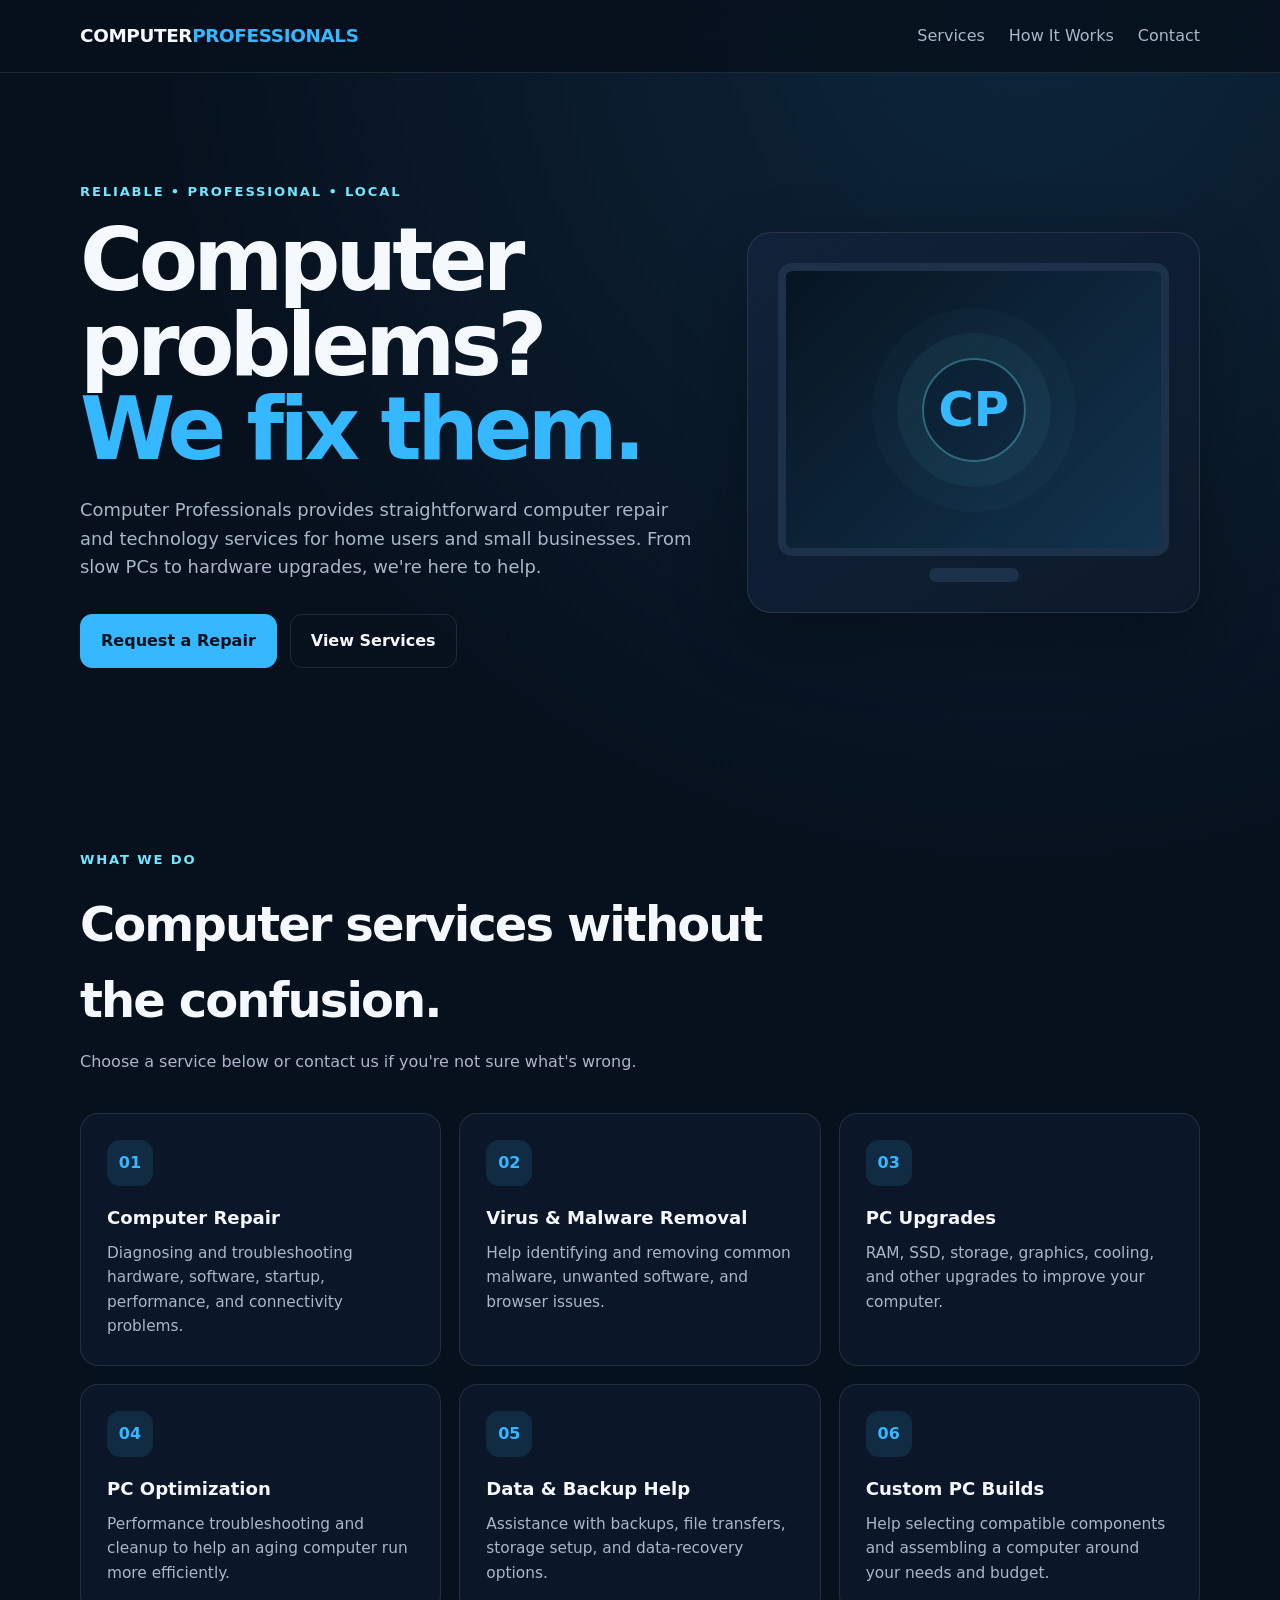
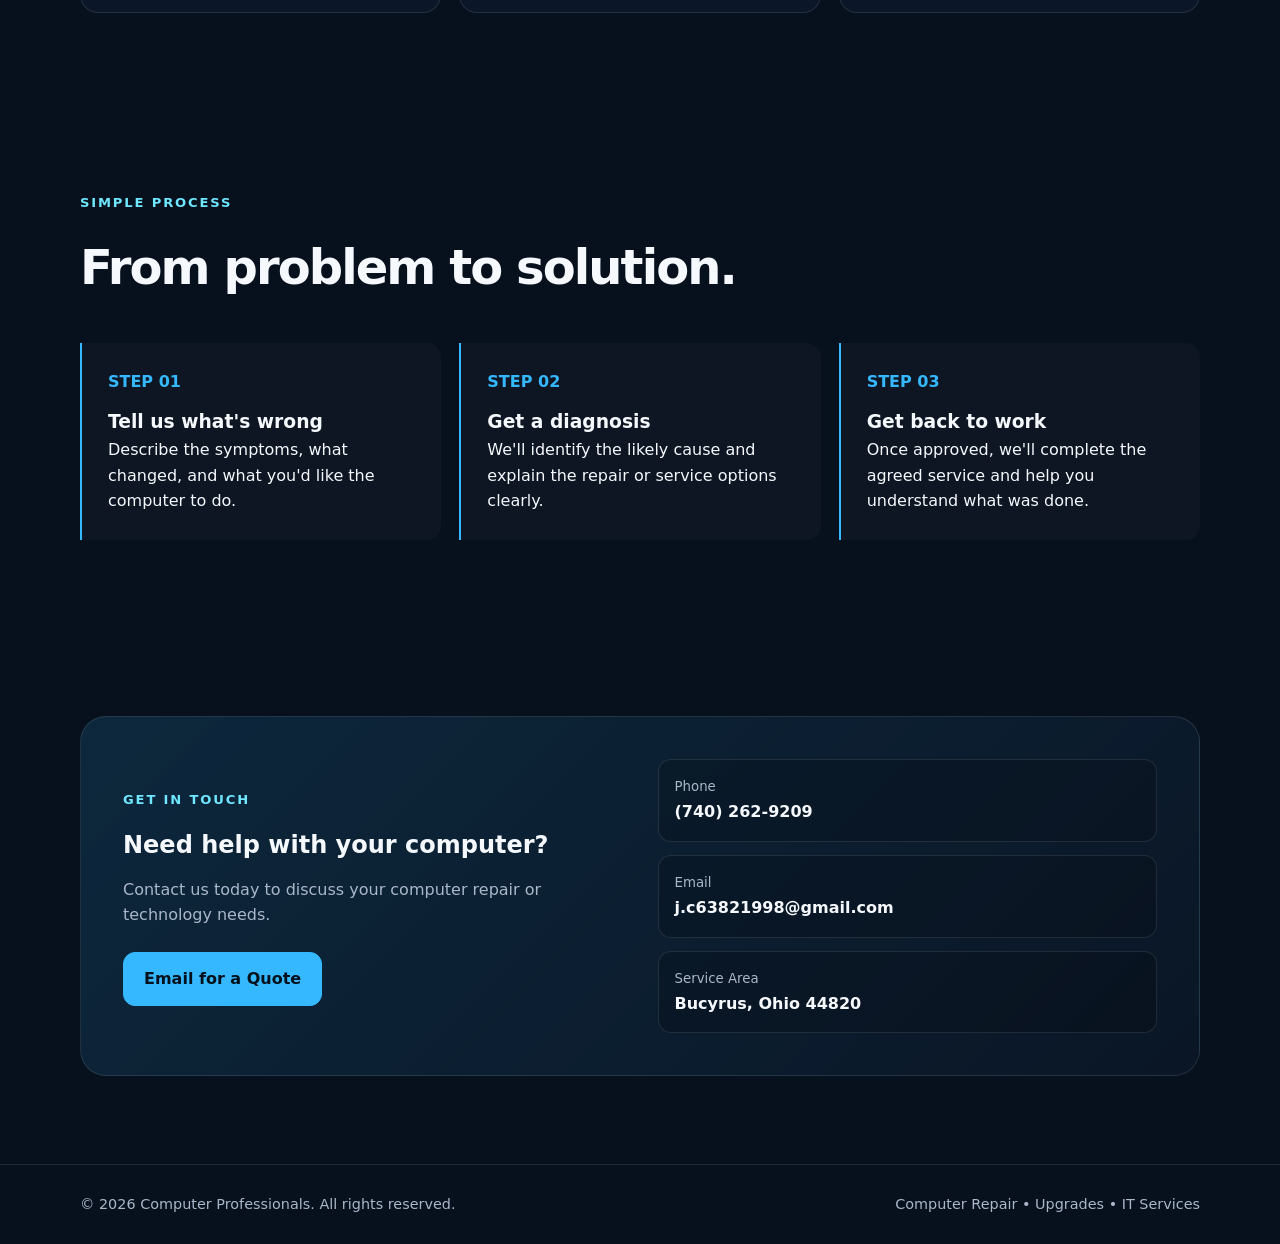
==== index.html @ 7b6a2f27 "Add files via upload" ====
<!DOCTYPE html>
<html lang="en">
<head>
  <meta charset="UTF-8">
  <meta name="viewport" content="width=device-width, initial-scale=1.0">
  <meta name="description" content="Computer Professionals - reliable computer repair, upgrades, malware removal, data recovery, and custom PC services.">
  <meta name="theme-color" content="#0b1220">
  <title>Computer Professionals | Computer Repair & IT Services</title>
  <style>
    :root {
      --bg: #07101d;
      --panel: #0d1a2b;
      --panel-2: #102239;
      --text: #f5f8fc;
      --muted: #a9b7c9;
      --accent: #35b8ff;
      --accent-2: #6ee7ff;
      --line: rgba(255,255,255,.10);
      --max: 1120px;
      --radius: 18px;
    }

    * { box-sizing: border-box; margin: 0; padding: 0; }
    html { scroll-behavior: smooth; }
    body {
      font-family: Inter, ui-sans-serif, system-ui, -apple-system, BlinkMacSystemFont, "Segoe UI", sans-serif;
      background: radial-gradient(circle at 80% 0%, rgba(53,184,255,.13), transparent 30%), var(--bg);
      color: var(--text);
      line-height: 1.6;
    }
    a { color: inherit; text-decoration: none; }
    .container { width: min(92%, var(--max)); margin: auto; }

    header {
      position: sticky; top: 0; z-index: 20;
      background: rgba(7,16,29,.88);
      backdrop-filter: blur(14px);
      border-bottom: 1px solid var(--line);
    }
    nav {
      min-height: 72px; display: flex; align-items: center; justify-content: space-between;
      gap: 24px;
    }
    .logo { font-weight: 900; font-size: 1.15rem; letter-spacing: -.02em; }
    .logo span { color: var(--accent); }
    .nav-links { display: flex; gap: 24px; list-style: none; color: var(--muted); }
    .nav-links a:hover { color: var(--text); }
    .menu { display: none; border: 1px solid var(--line); background: transparent; color: var(--text); padding: 9px 12px; border-radius: 10px; }

    .hero { padding: 105px 0 90px; }
    .hero-grid { display: grid; grid-template-columns: 1.15fr .85fr; gap: 55px; align-items: center; }
    .eyebrow {
      display: inline-block; color: var(--accent-2); font-weight: 800; font-size: .82rem;
      text-transform: uppercase; letter-spacing: .14em; margin-bottom: 16px;
    }
    h1 { font-size: clamp(2.8rem, 7vw, 5.4rem); line-height: .98; letter-spacing: -.055em; }
    h1 span { color: var(--accent); }
    .hero p { color: var(--muted); font-size: 1.12rem; max-width: 650px; margin: 24px 0 32px; }
    .buttons { display: flex; flex-wrap: wrap; gap: 13px; }
    .btn {
      display: inline-flex; justify-content: center; align-items: center; padding: 13px 20px;
      border-radius: 12px; font-weight: 800; border: 1px solid var(--line); transition: .2s;
    }
    .btn-primary { background: var(--accent); color: #03111c; border-color: var(--accent); }
    .btn-primary:hover { transform: translateY(-2px); filter: brightness(1.08); }
    .btn-secondary:hover { background: rgba(255,255,255,.06); }

    .hero-card {
      background: linear-gradient(145deg, var(--panel-2), var(--panel));
      border: 1px solid var(--line); border-radius: 24px; padding: 30px;
      box-shadow: 0 25px 70px rgba(0,0,0,.28);
    }
    .monitor {
      aspect-ratio: 4/3; border: 8px solid #1d314a; border-radius: 14px;
      background: linear-gradient(135deg,#071522,#12334e);
      display: grid; place-items: center; position: relative; overflow: hidden;
    }
    .monitor::before {
      content: ""; width: 100px; height: 100px; border: 2px solid rgba(110,231,255,.35);
      border-radius: 50%; box-shadow: 0 0 0 25px rgba(110,231,255,.05), 0 0 0 50px rgba(110,231,255,.025);
    }
    .chip { position: absolute; font-size: 3rem; font-weight: 900; color: var(--accent); }
    .stand { width: 90px; height: 14px; background: #1d314a; margin: 12px auto 0; border-radius: 20px; }

    section { padding: 88px 0; }
    .section-head { max-width: 700px; margin-bottom: 38px; }
    .section-head h2 { font-size: clamp(2rem, 4vw, 3rem); letter-spacing: -.04em; }
    .section-head p { color: var(--muted); margin-top: 10px; }

    .cards { display: grid; grid-template-columns: repeat(3, 1fr); gap: 18px; }
    .card {
      background: rgba(13,26,43,.82); border: 1px solid var(--line); border-radius: var(--radius);
      padding: 26px; transition: .2s;
    }
    .card:hover { transform: translateY(-4px); border-color: rgba(53,184,255,.35); }
    .icon {
      width: 46px; height: 46px; display: grid; place-items: center; border-radius: 13px;
      background: rgba(53,184,255,.12); color: var(--accent); font-weight: 900; margin-bottom: 18px;
    }
    .card h3 { font-size: 1.13rem; margin-bottom: 8px; }
    .card p { color: var(--muted); font-size: .96rem; }

    .process { display: grid; grid-template-columns: repeat(3,1fr); gap: 18px; counter-reset: steps; }
    .step { padding: 26px; border-left: 2px solid var(--accent); background: rgba(255,255,255,.025); border-radius: 0 14px 14px 0; }
    .step-number { color: var(--accent); font-weight: 900; margin-bottom: 12px; }

    .contact {
      background: linear-gradient(135deg, rgba(53,184,255,.14), rgba(13,26,43,.65));
      border: 1px solid var(--line); border-radius: 26px; padding: 42px;
      display: grid; grid-template-columns: 1fr 1fr; gap: 35px; align-items: center;
    }
    .contact p { color: var(--muted); margin: 12px 0 24px; }
    .contact-info { display: grid; gap: 13px; }
    .info { padding: 16px; background: rgba(0,0,0,.18); border: 1px solid var(--line); border-radius: 13px; }
    .info small { display: block; color: var(--muted); }
    .info strong { display: block; margin-top: 2px; }

    footer { border-top: 1px solid var(--line); padding: 28px 0; color: var(--muted); font-size: .9rem; }
    .footer-row { display: flex; justify-content: space-between; gap: 20px; }

    @media (max-width: 850px) {
      .hero-grid, .contact { grid-template-columns: 1fr; }
      .cards { grid-template-columns: repeat(2,1fr); }
      .process { grid-template-columns: 1fr; }
    }
    @media (max-width: 650px) {
      .nav-links {
        display: none; position: absolute; left: 4%; right: 4%; top: 72px; padding: 18px;
        background: #0b1727; border: 1px solid var(--line); border-radius: 14px; flex-direction: column;
      }
      .nav-links.open { display: flex; }
      .menu { display: block; }
      .cards { grid-template-columns: 1fr; }
      .hero { padding-top: 70px; }
      .contact { padding: 28px; }
      .footer-row { flex-direction: column; }
    }
  </style>
</head>
<body>
  <header>
    <div class="container">
      <nav>
        <a class="logo" href="#top">COMPUTER<span>PROFESSIONALS</span></a>
        <button class="menu" aria-label="Open menu" onclick="toggleMenu()">Menu</button>
        <ul class="nav-links" id="navLinks">
          <li><a href="#services" onclick="closeMenu()">Services</a></li>
          <li><a href="#process" onclick="closeMenu()">How It Works</a></li>
          <li><a href="#contact" onclick="closeMenu()">Contact</a></li>
        </ul>
      </nav>
    </div>
  </header>

  <main id="top">
    <section class="hero">
      <div class="container hero-grid">
        <div>
          <div class="eyebrow">Reliable • Professional • Local</div>
          <h1>Computer problems?<br><span>We fix them.</span></h1>
          <p>
            Computer Professionals provides straightforward computer repair and technology services
            for home users and small businesses. From slow PCs to hardware upgrades, we're here to help.
          </p>
          <div class="buttons">
            <a class="btn btn-primary" href="#contact">Request a Repair</a>
            <a class="btn btn-secondary" href="#services">View Services</a>
          </div>
        </div>
        <div class="hero-card" aria-hidden="true">
          <div class="monitor"><div class="chip">CP</div></div>
          <div class="stand"></div>
        </div>
      </div>
    </section>

    <section id="services">
      <div class="container">
        <div class="section-head">
          <div class="eyebrow">What we do</div>
          <h2>Computer services without the confusion.</h2>
          <p>Choose a service below or contact us if you're not sure what's wrong.</p>
        </div>

        <div class="cards">
          <article class="card"><div class="icon">01</div><h3>Computer Repair</h3><p>Diagnosing and troubleshooting hardware, software, startup, performance, and connectivity problems.</p></article>
          <article class="card"><div class="icon">02</div><h3>Virus & Malware Removal</h3><p>Help identifying and removing common malware, unwanted software, and browser issues.</p></article>
          <article class="card"><div class="icon">03</div><h3>PC Upgrades</h3><p>RAM, SSD, storage, graphics, cooling, and other upgrades to improve your computer.</p></article>
          <article class="card"><div class="icon">04</div><h3>PC Optimization</h3><p>Performance troubleshooting and cleanup to help an aging computer run more efficiently.</p></article>
          <article class="card"><div class="icon">05</div><h3>Data & Backup Help</h3><p>Assistance with backups, file transfers, storage setup, and data-recovery options.</p></article>
          <article class="card"><div class="icon">06</div><h3>Custom PC Builds</h3><p>Help selecting compatible components and assembling a computer around your needs and budget.</p></article>
        </div>
      </div>
    </section>

    <section id="process">
      <div class="container">
        <div class="section-head">
          <div class="eyebrow">Simple process</div>
          <h2>From problem to solution.</h2>
        </div>
        <div class="process">
          <div class="step"><div class="step-number">STEP 01</div><h3>Tell us what's wrong</h3><p>Describe the symptoms, what changed, and what you'd like the computer to do.</p></div>
          <div class="step"><div class="step-number">STEP 02</div><h3>Get a diagnosis</h3><p>We'll identify the likely cause and explain the repair or service options clearly.</p></div>
          <div class="step"><div class="step-number">STEP 03</div><h3>Get back to work</h3><p>Once approved, we'll complete the agreed service and help you understand what was done.</p></div>
        </div>
      </div>
    </section>

    <section id="contact">
      <div class="container">
        <div class="contact">
          <div>
            <div class="eyebrow">Get in touch</div>
            <h2>Need help with your computer?</h2>
            <p>Contact us today to discuss your computer repair or technology needs.</p>
            <a class="btn btn-primary" href="mailto:j.c63821998@gmail.com?subject=Computer%20Repair%20Request&amp;body=Hello%20Computer%20Professionals,%0D%0A%0D%0AI%20would%20like%20to%20request%20computer%20repair%20services.%0D%0A%0D%0AThank%20you.">Email for a Quote</a>
          </div>
          <div class="contact-info">
            <div class="info"><small>Phone</small><strong>(740) 262-9209</strong></div>
            <div class="info"><small>Email</small><strong>j.c63821998@gmail.com</strong></div>
            <div class="info"><small>Service Area</small><strong>Bucyrus, Ohio 44820</strong></div>
          </div>
        </div>
      </div>
    </section>
  </main>

  <footer>
    <div class="container footer-row">
      <div>© <span id="year"></span> Computer Professionals. All rights reserved.</div>
      <div>Computer Repair • Upgrades • IT Services</div>
    </div>
  </footer>

  <script>
    function toggleMenu() {
      document.getElementById("navLinks").classList.toggle("open");
    }
    function closeMenu() {
      document.getElementById("navLinks").classList.remove("open");
    }
    document.getElementById("year").textContent = new Date().getFullYear();
  </script>
</body>
</html>
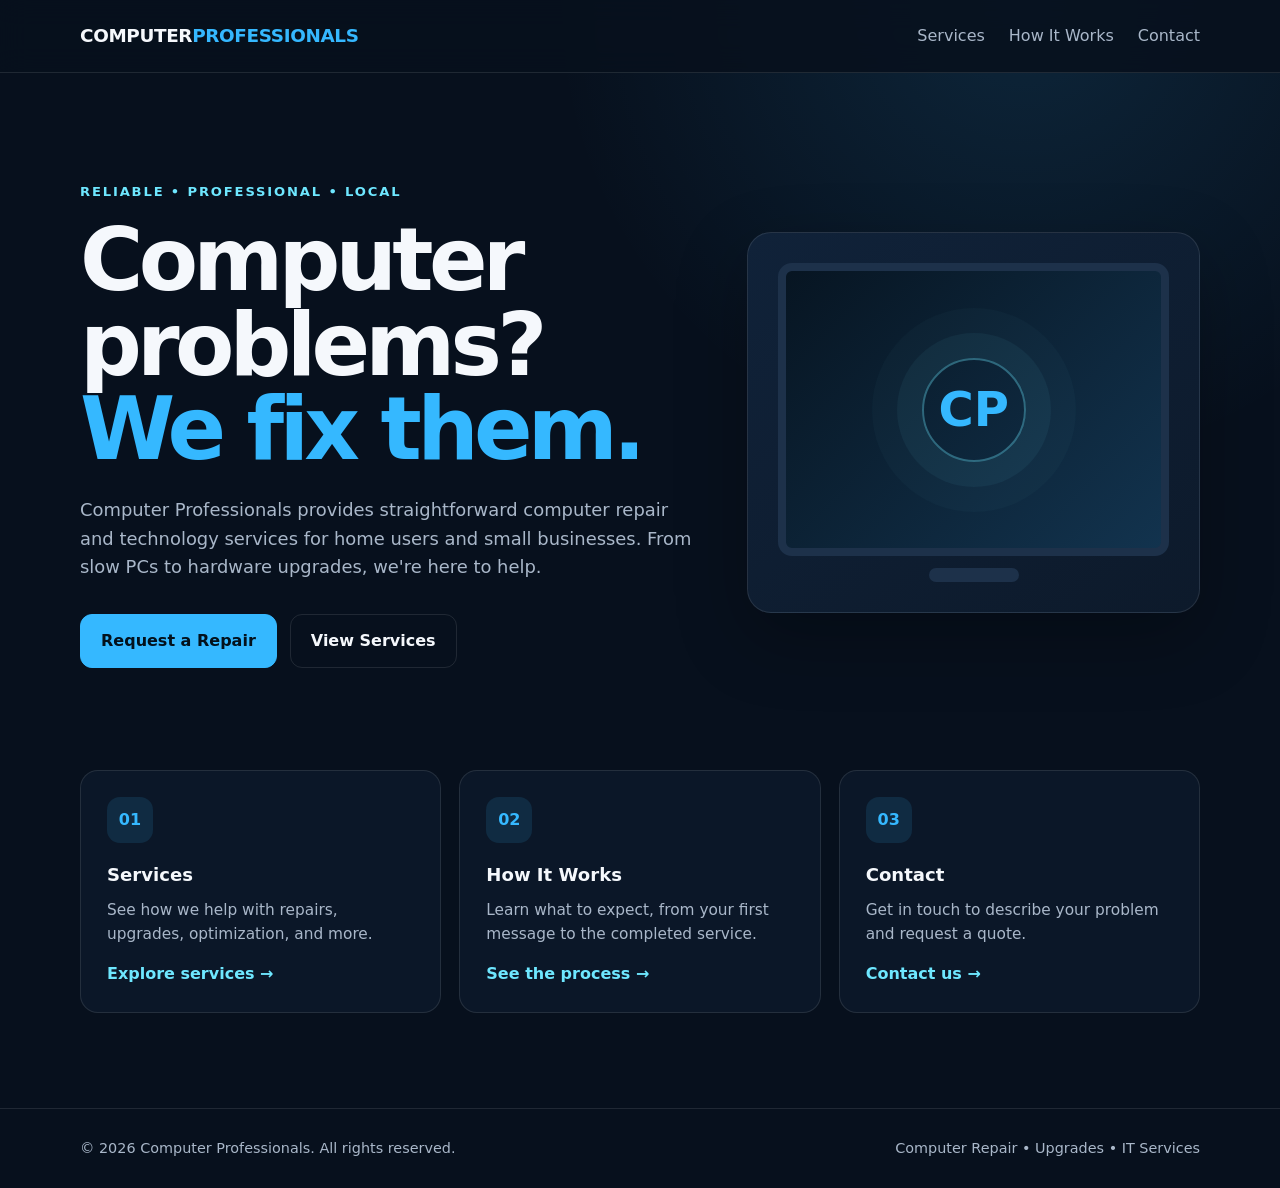
==== commit 98a68c37: "Add files via upload" ====
--- a/index.html
+++ b/index.html
@@ -5,242 +5,60 @@
   <meta name="viewport" content="width=device-width, initial-scale=1.0">
   <meta name="description" content="Computer Professionals - reliable computer repair, upgrades, malware removal, data recovery, and custom PC services.">
   <meta name="theme-color" content="#0b1220">
-  <title>Computer Professionals | Computer Repair & IT Services</title>
-  <style>
-    :root {
-      --bg: #07101d;
-      --panel: #0d1a2b;
-      --panel-2: #102239;
-      --text: #f5f8fc;
-      --muted: #a9b7c9;
-      --accent: #35b8ff;
-      --accent-2: #6ee7ff;
-      --line: rgba(255,255,255,.10);
-      --max: 1120px;
-      --radius: 18px;
-    }
-
-    * { box-sizing: border-box; margin: 0; padding: 0; }
-    html { scroll-behavior: smooth; }
-    body {
-      font-family: Inter, ui-sans-serif, system-ui, -apple-system, BlinkMacSystemFont, "Segoe UI", sans-serif;
-      background: radial-gradient(circle at 80% 0%, rgba(53,184,255,.13), transparent 30%), var(--bg);
-      color: var(--text);
-      line-height: 1.6;
-    }
-    a { color: inherit; text-decoration: none; }
-    .container { width: min(92%, var(--max)); margin: auto; }
-
-    header {
-      position: sticky; top: 0; z-index: 20;
-      background: rgba(7,16,29,.88);
-      backdrop-filter: blur(14px);
-      border-bottom: 1px solid var(--line);
-    }
-    nav {
-      min-height: 72px; display: flex; align-items: center; justify-content: space-between;
-      gap: 24px;
-    }
-    .logo { font-weight: 900; font-size: 1.15rem; letter-spacing: -.02em; }
-    .logo span { color: var(--accent); }
-    .nav-links { display: flex; gap: 24px; list-style: none; color: var(--muted); }
-    .nav-links a:hover { color: var(--text); }
-    .menu { display: none; border: 1px solid var(--line); background: transparent; color: var(--text); padding: 9px 12px; border-radius: 10px; }
-
-    .hero { padding: 105px 0 90px; }
-    .hero-grid { display: grid; grid-template-columns: 1.15fr .85fr; gap: 55px; align-items: center; }
-    .eyebrow {
-      display: inline-block; color: var(--accent-2); font-weight: 800; font-size: .82rem;
-      text-transform: uppercase; letter-spacing: .14em; margin-bottom: 16px;
-    }
-    h1 { font-size: clamp(2.8rem, 7vw, 5.4rem); line-height: .98; letter-spacing: -.055em; }
-    h1 span { color: var(--accent); }
-    .hero p { color: var(--muted); font-size: 1.12rem; max-width: 650px; margin: 24px 0 32px; }
-    .buttons { display: flex; flex-wrap: wrap; gap: 13px; }
-    .btn {
-      display: inline-flex; justify-content: center; align-items: center; padding: 13px 20px;
-      border-radius: 12px; font-weight: 800; border: 1px solid var(--line); transition: .2s;
-    }
-    .btn-primary { background: var(--accent); color: #03111c; border-color: var(--accent); }
-    .btn-primary:hover { transform: translateY(-2px); filter: brightness(1.08); }
-    .btn-secondary:hover { background: rgba(255,255,255,.06); }
-
-    .hero-card {
-      background: linear-gradient(145deg, var(--panel-2), var(--panel));
-      border: 1px solid var(--line); border-radius: 24px; padding: 30px;
-      box-shadow: 0 25px 70px rgba(0,0,0,.28);
-    }
-    .monitor {
-      aspect-ratio: 4/3; border: 8px solid #1d314a; border-radius: 14px;
-      background: linear-gradient(135deg,#071522,#12334e);
-      display: grid; place-items: center; position: relative; overflow: hidden;
-    }
-    .monitor::before {
-      content: ""; width: 100px; height: 100px; border: 2px solid rgba(110,231,255,.35);
-      border-radius: 50%; box-shadow: 0 0 0 25px rgba(110,231,255,.05), 0 0 0 50px rgba(110,231,255,.025);
-    }
-    .chip { position: absolute; font-size: 3rem; font-weight: 900; color: var(--accent); }
-    .stand { width: 90px; height: 14px; background: #1d314a; margin: 12px auto 0; border-radius: 20px; }
-
-    section { padding: 88px 0; }
-    .section-head { max-width: 700px; margin-bottom: 38px; }
-    .section-head h2 { font-size: clamp(2rem, 4vw, 3rem); letter-spacing: -.04em; }
-    .section-head p { color: var(--muted); margin-top: 10px; }
-
-    .cards { display: grid; grid-template-columns: repeat(3, 1fr); gap: 18px; }
-    .card {
-      background: rgba(13,26,43,.82); border: 1px solid var(--line); border-radius: var(--radius);
-      padding: 26px; transition: .2s;
-    }
-    .card:hover { transform: translateY(-4px); border-color: rgba(53,184,255,.35); }
-    .icon {
-      width: 46px; height: 46px; display: grid; place-items: center; border-radius: 13px;
-      background: rgba(53,184,255,.12); color: var(--accent); font-weight: 900; margin-bottom: 18px;
-    }
-    .card h3 { font-size: 1.13rem; margin-bottom: 8px; }
-    .card p { color: var(--muted); font-size: .96rem; }
-
-    .process { display: grid; grid-template-columns: repeat(3,1fr); gap: 18px; counter-reset: steps; }
-    .step { padding: 26px; border-left: 2px solid var(--accent); background: rgba(255,255,255,.025); border-radius: 0 14px 14px 0; }
-    .step-number { color: var(--accent); font-weight: 900; margin-bottom: 12px; }
-
-    .contact {
-      background: linear-gradient(135deg, rgba(53,184,255,.14), rgba(13,26,43,.65));
-      border: 1px solid var(--line); border-radius: 26px; padding: 42px;
-      display: grid; grid-template-columns: 1fr 1fr; gap: 35px; align-items: center;
-    }
-    .contact p { color: var(--muted); margin: 12px 0 24px; }
-    .contact-info { display: grid; gap: 13px; }
-    .info { padding: 16px; background: rgba(0,0,0,.18); border: 1px solid var(--line); border-radius: 13px; }
-    .info small { display: block; color: var(--muted); }
-    .info strong { display: block; margin-top: 2px; }
-
-    footer { border-top: 1px solid var(--line); padding: 28px 0; color: var(--muted); font-size: .9rem; }
-    .footer-row { display: flex; justify-content: space-between; gap: 20px; }
-
-    @media (max-width: 850px) {
-      .hero-grid, .contact { grid-template-columns: 1fr; }
-      .cards { grid-template-columns: repeat(2,1fr); }
-      .process { grid-template-columns: 1fr; }
-    }
-    @media (max-width: 650px) {
-      .nav-links {
-        display: none; position: absolute; left: 4%; right: 4%; top: 72px; padding: 18px;
-        background: #0b1727; border: 1px solid var(--line); border-radius: 14px; flex-direction: column;
-      }
-      .nav-links.open { display: flex; }
-      .menu { display: block; }
-      .cards { grid-template-columns: 1fr; }
-      .hero { padding-top: 70px; }
-      .contact { padding: 28px; }
-      .footer-row { flex-direction: column; }
-    }
-  </style>
+  <title>Computer Repair & IT Services | Computer Professionals</title>
+  <link rel="stylesheet" href="styles.css">
+  <script src="script.js" defer></script>
 </head>
 <body>
   <header>
     <div class="container">
-      <nav>
-        <a class="logo" href="#top">COMPUTER<span>PROFESSIONALS</span></a>
-        <button class="menu" aria-label="Open menu" onclick="toggleMenu()">Menu</button>
+      <nav aria-label="Main navigation">
+        <a class="logo" href="index.html" aria-label="Computer Professionals home">COMPUTER<span>PROFESSIONALS</span></a>
+        <button class="menu" type="button" aria-label="Toggle navigation menu" aria-expanded="false" aria-controls="navLinks">Menu</button>
         <ul class="nav-links" id="navLinks">
-          <li><a href="#services" onclick="closeMenu()">Services</a></li>
-          <li><a href="#process" onclick="closeMenu()">How It Works</a></li>
-          <li><a href="#contact" onclick="closeMenu()">Contact</a></li>
+          <li><a href="services.html">Services</a></li>
+          <li><a href="how-it-works.html">How It Works</a></li>
+          <li><a href="contact.html">Contact</a></li>
         </ul>
       </nav>
     </div>
   </header>
-
-  <main id="top">
-    <section class="hero">
-      <div class="container hero-grid">
-        <div>
-          <div class="eyebrow">Reliable • Professional • Local</div>
-          <h1>Computer problems?<br><span>We fix them.</span></h1>
-          <p>
+  <main>
+<section class="hero">
+<div class="container hero-grid">
+<div>
+<div class="eyebrow">Reliable • Professional • Local</div>
+<h1>Computer problems?<br/><span>We fix them.</span></h1>
+<p>
             Computer Professionals provides straightforward computer repair and technology services
             for home users and small businesses. From slow PCs to hardware upgrades, we're here to help.
           </p>
-          <div class="buttons">
-            <a class="btn btn-primary" href="#contact">Request a Repair</a>
-            <a class="btn btn-secondary" href="#services">View Services</a>
-          </div>
-        </div>
-        <div class="hero-card" aria-hidden="true">
-          <div class="monitor"><div class="chip">CP</div></div>
-          <div class="stand"></div>
-        </div>
+<div class="buttons">
+<a class="btn btn-primary" href="contact.html">Request a Repair</a>
+<a class="btn btn-secondary" href="services.html">View Services</a>
+</div>
+</div>
+<div aria-hidden="true" class="hero-card">
+<div class="monitor"><div class="chip">CP</div></div>
+<div class="stand"></div>
+</div>
+</div>
+</section>
+  <section class="home-paths" aria-label="Explore our website">
+    <div class="container">
+      <div class="cards">
+        <a class="card" href="services.html"><div class="icon">01</div><h3>Services</h3><p>See how we help with repairs, upgrades, optimization, and more.</p><span class="link-hint">Explore services →</span></a>
+        <a class="card" href="how-it-works.html"><div class="icon">02</div><h3>How It Works</h3><p>Learn what to expect, from your first message to the completed service.</p><span class="link-hint">See the process →</span></a>
+        <a class="card" href="contact.html"><div class="icon">03</div><h3>Contact</h3><p>Get in touch to describe your problem and request a quote.</p><span class="link-hint">Contact us →</span></a>
       </div>
-    </section>
-
-    <section id="services">
-      <div class="container">
-        <div class="section-head">
-          <div class="eyebrow">What we do</div>
-          <h2>Computer services without the confusion.</h2>
-          <p>Choose a service below or contact us if you're not sure what's wrong.</p>
-        </div>
-
-        <div class="cards">
-          <article class="card"><div class="icon">01</div><h3>Computer Repair</h3><p>Diagnosing and troubleshooting hardware, software, startup, performance, and connectivity problems.</p></article>
-          <article class="card"><div class="icon">02</div><h3>Virus & Malware Removal</h3><p>Help identifying and removing common malware, unwanted software, and browser issues.</p></article>
-          <article class="card"><div class="icon">03</div><h3>PC Upgrades</h3><p>RAM, SSD, storage, graphics, cooling, and other upgrades to improve your computer.</p></article>
-          <article class="card"><div class="icon">04</div><h3>PC Optimization</h3><p>Performance troubleshooting and cleanup to help an aging computer run more efficiently.</p></article>
-          <article class="card"><div class="icon">05</div><h3>Data & Backup Help</h3><p>Assistance with backups, file transfers, storage setup, and data-recovery options.</p></article>
-          <article class="card"><div class="icon">06</div><h3>Custom PC Builds</h3><p>Help selecting compatible components and assembling a computer around your needs and budget.</p></article>
-        </div>
-      </div>
-    </section>
-
-    <section id="process">
-      <div class="container">
-        <div class="section-head">
-          <div class="eyebrow">Simple process</div>
-          <h2>From problem to solution.</h2>
-        </div>
-        <div class="process">
-          <div class="step"><div class="step-number">STEP 01</div><h3>Tell us what's wrong</h3><p>Describe the symptoms, what changed, and what you'd like the computer to do.</p></div>
-          <div class="step"><div class="step-number">STEP 02</div><h3>Get a diagnosis</h3><p>We'll identify the likely cause and explain the repair or service options clearly.</p></div>
-          <div class="step"><div class="step-number">STEP 03</div><h3>Get back to work</h3><p>Once approved, we'll complete the agreed service and help you understand what was done.</p></div>
-        </div>
-      </div>
-    </section>
-
-    <section id="contact">
-      <div class="container">
-        <div class="contact">
-          <div>
-            <div class="eyebrow">Get in touch</div>
-            <h2>Need help with your computer?</h2>
-            <p>Contact us today to discuss your computer repair or technology needs.</p>
-            <a class="btn btn-primary" href="mailto:j.c63821998@gmail.com?subject=Computer%20Repair%20Request&amp;body=Hello%20Computer%20Professionals,%0D%0A%0D%0AI%20would%20like%20to%20request%20computer%20repair%20services.%0D%0A%0D%0AThank%20you.">Email for a Quote</a>
-          </div>
-          <div class="contact-info">
-            <div class="info"><small>Phone</small><strong>(740) 262-9209</strong></div>
-            <div class="info"><small>Email</small><strong>j.c63821998@gmail.com</strong></div>
-            <div class="info"><small>Service Area</small><strong>Bucyrus, Ohio 44820</strong></div>
-          </div>
-        </div>
-      </div>
-    </section>
+    </div>
+  </section>
   </main>
-
   <footer>
     <div class="container footer-row">
       <div>© <span id="year"></span> Computer Professionals. All rights reserved.</div>
       <div>Computer Repair • Upgrades • IT Services</div>
     </div>
   </footer>
-
-  <script>
-    function toggleMenu() {
-      document.getElementById("navLinks").classList.toggle("open");
-    }
-    function closeMenu() {
-      document.getElementById("navLinks").classList.remove("open");
-    }
-    document.getElementById("year").textContent = new Date().getFullYear();
-  </script>
 </body>
 </html>
--- a/styles.css
+++ b/styles.css
@@ -0,0 +1,202 @@
+:root {
+      --bg: #07101d;
+      --panel: #0d1a2b;
+      --panel-2: #102239;
+      --text: #f5f8fc;
+      --muted: #a9b7c9;
+      --accent: #35b8ff;
+      --accent-2: #6ee7ff;
+      --line: rgba(255,255,255,.10);
+      --max: 1120px;
+      --radius: 18px;
+    }
+
+    * { box-sizing: border-box; margin: 0; padding: 0; }
+    html { scroll-behavior: smooth; }
+    body {
+      font-family: Inter, ui-sans-serif, system-ui, -apple-system, BlinkMacSystemFont, "Segoe UI", sans-serif;
+      background: radial-gradient(circle at 80% 0%, rgba(53,184,255,.13), transparent 30%), var(--bg);
+      color: var(--text);
+      line-height: 1.6;
+    }
+    a { color: inherit; text-decoration: none; }
+    .container { width: min(92%, var(--max)); margin: auto; }
+
+    header {
+      position: sticky; top: 0; z-index: 20;
+      background: rgba(7,16,29,.88);
+      backdrop-filter: blur(14px);
+      border-bottom: 1px solid var(--line);
+    }
+    nav {
+      min-height: 72px; display: flex; align-items: center; justify-content: space-between;
+      gap: 24px;
+    }
+    .logo { font-weight: 900; font-size: 1.15rem; letter-spacing: -.02em; }
+    .logo span { color: var(--accent); }
+    .nav-links { display: flex; gap: 24px; list-style: none; color: var(--muted); }
+    .nav-links a:hover { color: var(--text); }
+    .menu { display: none; border: 1px solid var(--line); background: transparent; color: var(--text); padding: 9px 12px; border-radius: 10px; }
+
+    .hero { padding: 105px 0 90px; }
+    .hero-grid { display: grid; grid-template-columns: 1.15fr .85fr; gap: 55px; align-items: center; }
+    .eyebrow {
+      display: inline-block; color: var(--accent-2); font-weight: 800; font-size: .82rem;
+      text-transform: uppercase; letter-spacing: .14em; margin-bottom: 16px;
+    }
+    h1 { font-size: clamp(2.8rem, 7vw, 5.4rem); line-height: .98; letter-spacing: -.055em; }
+    h1 span { color: var(--accent); }
+    .hero p { color: var(--muted); font-size: 1.12rem; max-width: 650px; margin: 24px 0 32px; }
+    .buttons { display: flex; flex-wrap: wrap; gap: 13px; }
+    .btn {
+      display: inline-flex; justify-content: center; align-items: center; padding: 13px 20px;
+      border-radius: 12px; font-weight: 800; border: 1px solid var(--line); transition: .2s;
+    }
+    .btn-primary { background: var(--accent); color: #03111c; border-color: var(--accent); }
+    .btn-primary:hover { transform: translateY(-2px); filter: brightness(1.08); }
+    .btn-secondary:hover { background: rgba(255,255,255,.06); }
+
+    .hero-card {
+      background: linear-gradient(145deg, var(--panel-2), var(--panel));
+      border: 1px solid var(--line); border-radius: 24px; padding: 30px;
+      box-shadow: 0 25px 70px rgba(0,0,0,.28);
+    }
+    .monitor {
+      aspect-ratio: 4/3; border: 8px solid #1d314a; border-radius: 14px;
+      background: linear-gradient(135deg,#071522,#12334e);
+      display: grid; place-items: center; position: relative; overflow: hidden;
+    }
+    .monitor::before {
+      content: ""; width: 100px; height: 100px; border: 2px solid rgba(110,231,255,.35);
+      border-radius: 50%; box-shadow: 0 0 0 25px rgba(110,231,255,.05), 0 0 0 50px rgba(110,231,255,.025);
+    }
+    .chip { position: absolute; font-size: 3rem; font-weight: 900; color: var(--accent); }
+    .stand { width: 90px; height: 14px; background: #1d314a; margin: 12px auto 0; border-radius: 20px; }
+
+    section { padding: 88px 0; }
+    .section-head { max-width: 700px; margin-bottom: 38px; }
+    .section-head h2 { font-size: clamp(2rem, 4vw, 3rem); letter-spacing: -.04em; }
+    .section-head p { color: var(--muted); margin-top: 10px; }
+
+    .cards { display: grid; grid-template-columns: repeat(3, 1fr); gap: 18px; }
+    .card {
+      background: rgba(13,26,43,.82); border: 1px solid var(--line); border-radius: var(--radius);
+      padding: 26px; transition: .2s;
+    }
+    .card:hover { transform: translateY(-4px); border-color: rgba(53,184,255,.35); }
+    .icon {
+      width: 46px; height: 46px; display: grid; place-items: center; border-radius: 13px;
+      background: rgba(53,184,255,.12); color: var(--accent); font-weight: 900; margin-bottom: 18px;
+    }
+    .card h3 { font-size: 1.13rem; margin-bottom: 8px; }
+    .card p { color: var(--muted); font-size: .96rem; }
+
+    .process { display: grid; grid-template-columns: repeat(3,1fr); gap: 18px; counter-reset: steps; }
+    .step { padding: 26px; border-left: 2px solid var(--accent); background: rgba(255,255,255,.025); border-radius: 0 14px 14px 0; }
+    .step-number { color: var(--accent); font-weight: 900; margin-bottom: 12px; }
+
+    .contact {
+      background: linear-gradient(135deg, rgba(53,184,255,.14), rgba(13,26,43,.65));
+      border: 1px solid var(--line); border-radius: 26px; padding: 42px;
+      display: grid; grid-template-columns: 1fr 1fr; gap: 35px; align-items: center;
+    }
+    .contact p { color: var(--muted); margin: 12px 0 24px; }
+    .contact-info { display: grid; gap: 13px; }
+    .info { padding: 16px; background: rgba(0,0,0,.18); border: 1px solid var(--line); border-radius: 13px; }
+    .info small { display: block; color: var(--muted); }
+    .info strong { display: block; margin-top: 2px; }
+
+    footer { border-top: 1px solid var(--line); padding: 28px 0; color: var(--muted); font-size: .9rem; }
+    .footer-row { display: flex; justify-content: space-between; gap: 20px; }
+
+    @media (max-width: 850px) {
+      .hero-grid, .contact { grid-template-columns: 1fr; }
+      .cards { grid-template-columns: repeat(2,1fr); }
+      .process { grid-template-columns: 1fr; }
+    }
+    @media (max-width: 650px) {
+      .nav-links {
+        display: none; position: absolute; left: 4%; right: 4%; top: 72px; padding: 18px;
+        background: #0b1727; border: 1px solid var(--line); border-radius: 14px; flex-direction: column;
+      }
+      .nav-links.open { display: flex; }
+      .menu { display: block; }
+      .cards { grid-template-columns: 1fr; }
+      .hero { padding-top: 70px; }
+      .contact { padding: 28px; }
+      .footer-row { flex-direction: column; }
+    }
+  
+
+    /* Multi-page layout additions */
+    body { min-height: 100vh; display: flex; flex-direction: column; }
+    main { flex: 1; }
+    .nav-links a[aria-current="page"] { color: var(--accent-2); font-weight: 700; }
+    .nav-links a:focus-visible, .logo:focus-visible, .btn:focus-visible, .menu:focus-visible, .info a:focus-visible {
+      outline: 2px solid var(--accent-2); outline-offset: 4px;
+    }
+    .page-hero { padding: 88px 0 28px; }
+    .page-hero h1 { font-size: clamp(2.6rem, 6vw, 4.7rem); max-width: 880px; }
+    .page-hero p { color: var(--muted); font-size: 1.12rem; margin-top: 20px; max-width: 680px; }
+    .page-main > section:not(.page-hero) { padding-top: 36px; }
+    .page-main .contact-section { padding-bottom: 105px; }
+    .section-cta { padding: 25px 0 88px; }
+    .cta-panel {
+      display: flex; align-items: center; justify-content: space-between; gap: 20px;
+      flex-wrap: wrap; background: linear-gradient(125deg, rgba(53,184,255,.11), rgba(13,26,43,.55));
+      border: 1px solid var(--line); border-radius: var(--radius); padding: 32px;
+    }
+    .cta-panel h2 { font-size: clamp(1.4rem, 3vw, 1.85rem); letter-spacing: -.03em; }
+    .cta-panel p { color: var(--muted); margin-top: 5px; }
+    .home-paths { padding-top: 12px; padding-bottom: 95px; }
+    .home-paths .card { display: block; }
+    .home-paths .card h3 { color: var(--text); }
+    .home-paths .card .link-hint { display: inline-block; color: var(--accent-2); font-weight: 700; margin-top: 14px; }
+    .info a:hover { color: var(--accent-2); }
+    @media (max-width: 650px) {
+      .page-hero { padding-top: 58px; }
+      .cta-panel { padding: 24px; }
+    }
+
+
+/* GitHub Pages-compatible contact buttons */
+.contact-actions {
+  display: flex;
+  flex-direction: column;
+  gap: 12px;
+  align-items: stretch;
+  max-width: 360px;
+}
+.contact-actions .contact-action {
+  gap: 11px;
+  min-height: 50px;
+  justify-content: center;
+  text-align: center;
+}
+.contact-actions svg {
+  width: 19px;
+  height: 19px;
+  flex-shrink: 0;
+  fill: none;
+  stroke: currentColor;
+  stroke-width: 1.8;
+  stroke-linecap: round;
+  stroke-linejoin: round;
+}
+.contact-actions .btn-messenger {
+  color: #fff;
+  border-color: rgba(84,127,255,.55);
+  background: linear-gradient(105deg, #087bff, #7d47ec);
+}
+.contact-actions .btn-messenger:hover { filter: brightness(1.13); transform: translateY(-2px); }
+.contact .messenger-setup-note {
+  color: var(--muted);
+  font-size: .82rem;
+  margin-top: 14px;
+  margin-bottom: 0;
+}
+@media (max-width: 650px) {
+  .contact-actions { max-width: none; }
+}
+
+.contact .messenger-setup-note a { color: var(--accent-2); font-weight: 700; text-decoration: underline; text-underline-offset: 2px; }
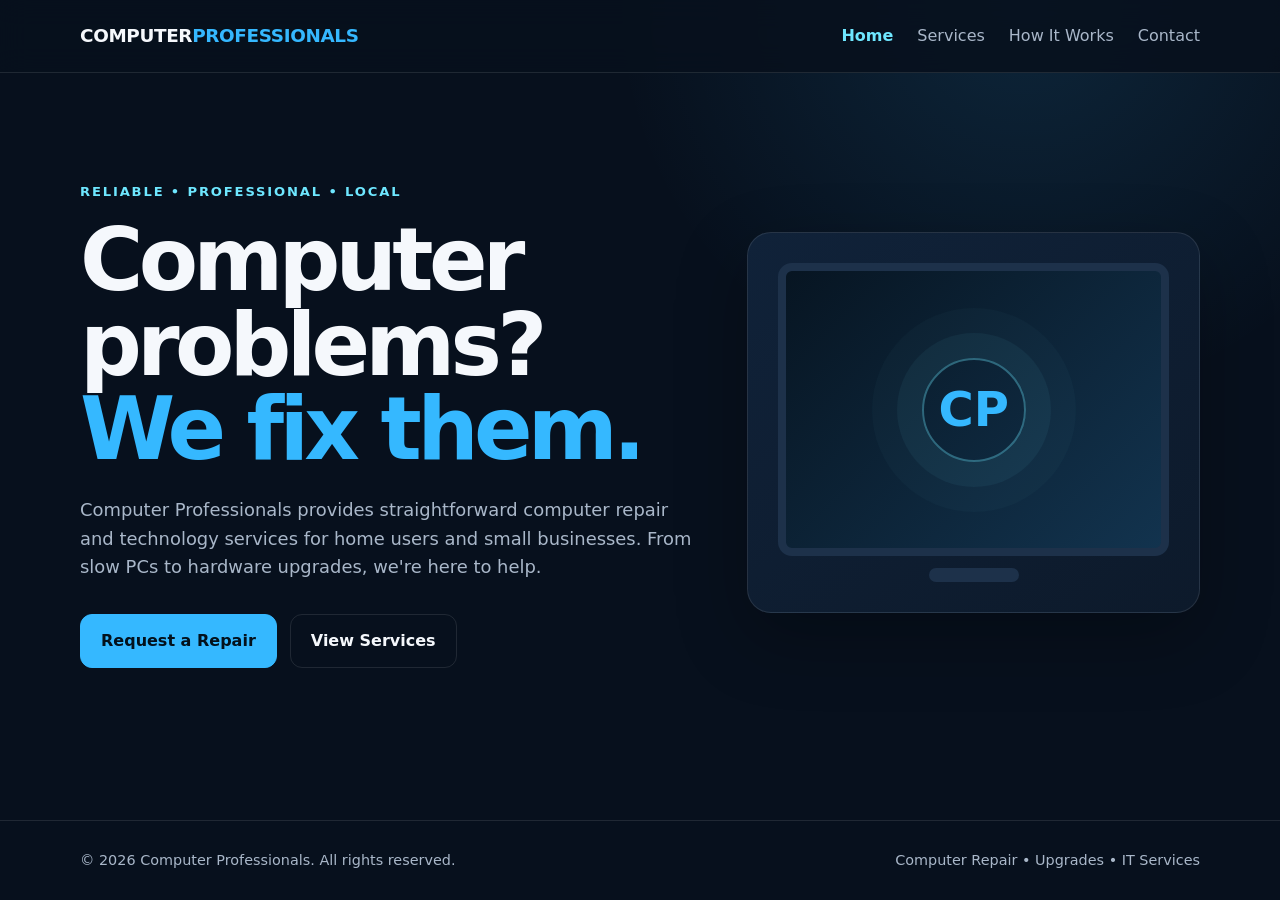
==== commit 93f36320: "Add files via upload" ====
--- a/index.html
+++ b/index.html
@@ -1,29 +1,26 @@
 <!DOCTYPE html>
+
 <html lang="en">
 <head>
-  <meta charset="UTF-8">
-  <meta name="viewport" content="width=device-width, initial-scale=1.0">
-  <meta name="description" content="Computer Professionals - reliable computer repair, upgrades, malware removal, data recovery, and custom PC services.">
-  <meta name="theme-color" content="#0b1220">
-  <title>Computer Repair & IT Services | Computer Professionals</title>
-  <link rel="stylesheet" href="styles.css">
-  <script src="script.js" defer></script>
+<meta charset="utf-8"/>
+<meta content="width=device-width, initial-scale=1.0" name="viewport"/>
+<meta content="Computer Professionals - reliable computer repair, upgrades, malware removal, data recovery, and custom PC services." name="description"/>
+<meta content="#0b1220" name="theme-color"/>
+<title>Computer Repair &amp; IT Services | Computer Professionals</title>
+<link href="styles.css" rel="stylesheet"/>
+<script defer="" src="script.js"></script>
 </head>
 <body>
-  <header>
-    <div class="container">
-      <nav aria-label="Main navigation">
-        <a class="logo" href="index.html" aria-label="Computer Professionals home">COMPUTER<span>PROFESSIONALS</span></a>
-        <button class="menu" type="button" aria-label="Toggle navigation menu" aria-expanded="false" aria-controls="navLinks">Menu</button>
-        <ul class="nav-links" id="navLinks">
-          <li><a href="services.html">Services</a></li>
-          <li><a href="how-it-works.html">How It Works</a></li>
-          <li><a href="contact.html">Contact</a></li>
-        </ul>
-      </nav>
-    </div>
-  </header>
-  <main>
+<header>
+<div class="container">
+<nav aria-label="Main navigation">
+<a aria-label="Computer Professionals home" class="logo" href="index.html">COMPUTER<span>PROFESSIONALS</span></a>
+<button aria-controls="navLinks" aria-expanded="false" aria-label="Toggle navigation menu" class="menu" type="button">Menu</button>
+<ul class="nav-links" id="navLinks"><li><a aria-current="page" href="index.html">Home</a></li><li><a href="services.html">Services</a></li><li><a href="how-it-works.html">How It Works</a></li><li><a href="contact.html">Contact</a></li></ul>
+</nav>
+</div>
+</header>
+<main>
 <section class="hero">
 <div class="container hero-grid">
 <div>
@@ -44,21 +41,13 @@
 </div>
 </div>
 </section>
-  <section class="home-paths" aria-label="Explore our website">
-    <div class="container">
-      <div class="cards">
-        <a class="card" href="services.html"><div class="icon">01</div><h3>Services</h3><p>See how we help with repairs, upgrades, optimization, and more.</p><span class="link-hint">Explore services →</span></a>
-        <a class="card" href="how-it-works.html"><div class="icon">02</div><h3>How It Works</h3><p>Learn what to expect, from your first message to the completed service.</p><span class="link-hint">See the process →</span></a>
-        <a class="card" href="contact.html"><div class="icon">03</div><h3>Contact</h3><p>Get in touch to describe your problem and request a quote.</p><span class="link-hint">Contact us →</span></a>
-      </div>
-    </div>
-  </section>
-  </main>
-  <footer>
-    <div class="container footer-row">
-      <div>© <span id="year"></span> Computer Professionals. All rights reserved.</div>
-      <div>Computer Repair • Upgrades • IT Services</div>
-    </div>
-  </footer>
+
+</main>
+<footer>
+<div class="container footer-row">
+<div>© <span id="year"></span> Computer Professionals. All rights reserved.</div>
+<div>Computer Repair • Upgrades • IT Services</div>
+</div>
+</footer>
 </body>
 </html>
--- a/styles.css
+++ b/styles.css
@@ -148,10 +148,6 @@
     }
     .cta-panel h2 { font-size: clamp(1.4rem, 3vw, 1.85rem); letter-spacing: -.03em; }
     .cta-panel p { color: var(--muted); margin-top: 5px; }
-    .home-paths { padding-top: 12px; padding-bottom: 95px; }
-    .home-paths .card { display: block; }
-    .home-paths .card h3 { color: var(--text); }
-    .home-paths .card .link-hint { display: inline-block; color: var(--accent-2); font-weight: 700; margin-top: 14px; }
     .info a:hover { color: var(--accent-2); }
     @media (max-width: 650px) {
       .page-hero { padding-top: 58px; }
